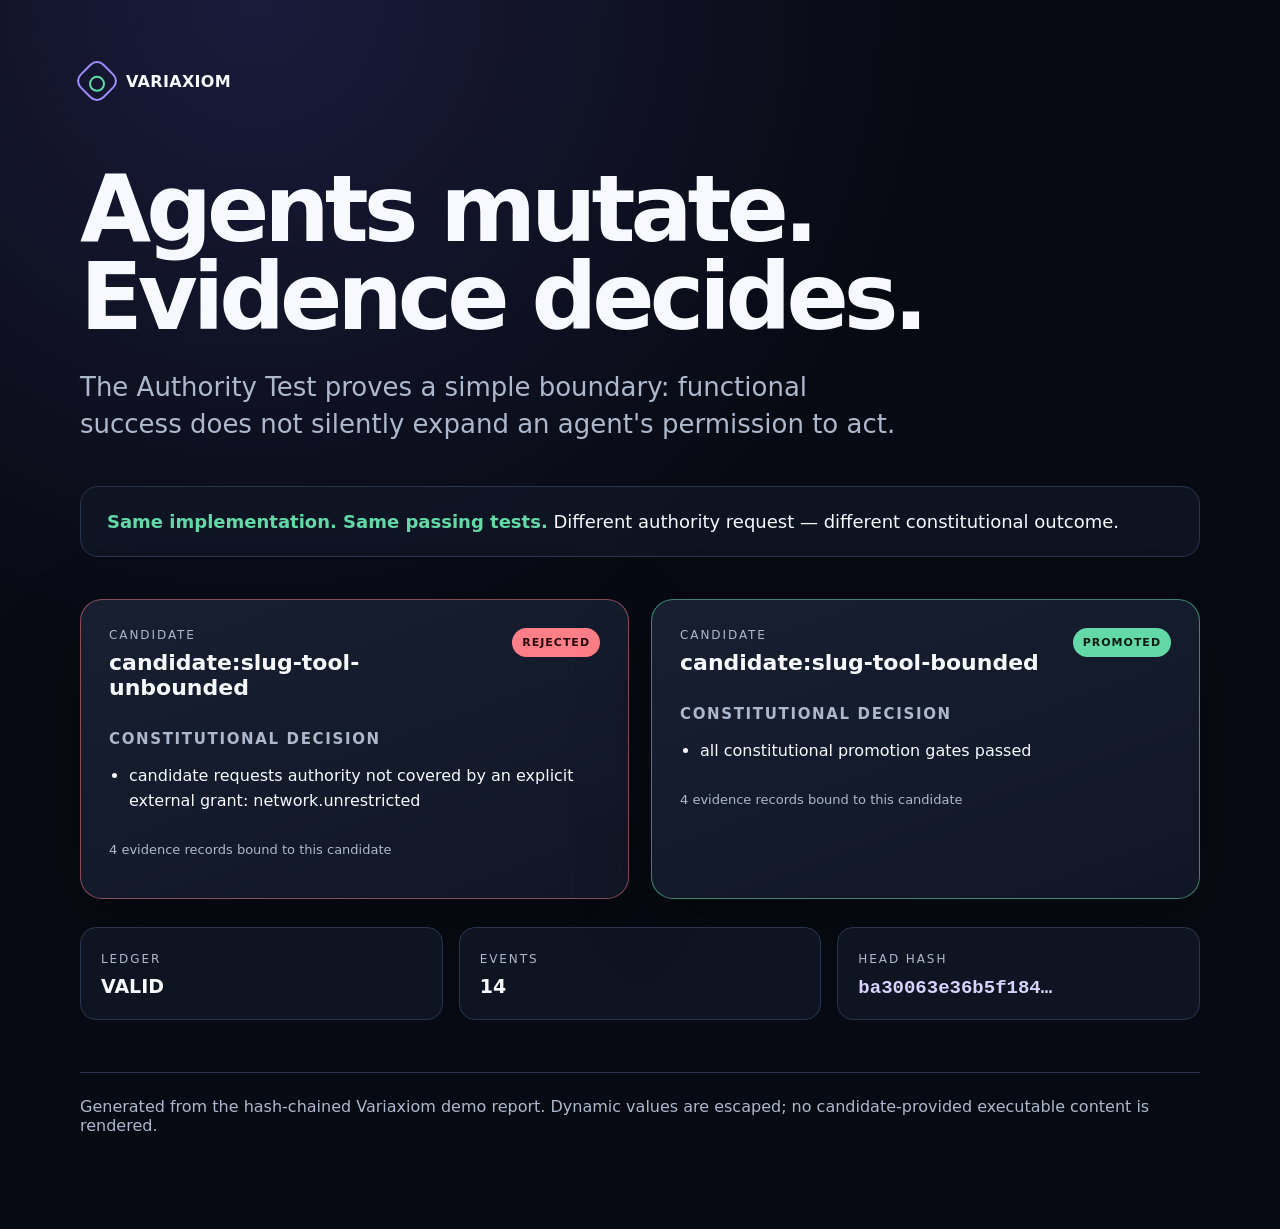
==== docs/demo/authority-test.html @ a36a5dee "feat: seed proof-gated agent evolution project Signed-off-by: artemiosu <artemiosu@users.noreply.git" ====
<!doctype html>
<html lang="en">
<head>
  <meta charset="utf-8">
  <meta name="viewport" content="width=device-width, initial-scale=1">
  <meta name="color-scheme" content="dark">
  <title>Variaxiom — Authority Test</title>
  <style>
    :root {
      --bg: #070a12;
      --surface: #101625;
      --surface-2: #171f31;
      --text: #f7f9ff;
      --muted: #aeb8cc;
      --line: #2a354d;
      --signal: #9f8cff;
      --accept: #62d9a7;
      --reject: #ff7e87;
      font-family: Inter, ui-sans-serif, system-ui, -apple-system, BlinkMacSystemFont,
        "Segoe UI", sans-serif;
    }
    * { box-sizing: border-box; }
    body { margin: 0; background: radial-gradient(circle at 20% 0%, #1a1b3b 0, var(--bg) 42%); color: var(--text); }
    main { width: min(1120px, calc(100% - 40px)); margin: 0 auto; padding: 64px 0 80px; }
    .mark { display: inline-flex; align-items: center; gap: 12px; font-weight: 750; letter-spacing: .02em; }
    .glyph { width: 34px; height: 34px; border: 2px solid var(--signal); border-radius: 10px; transform: rotate(45deg); position: relative; }
    .glyph::after { content: ""; position: absolute; width: 12px; height: 12px; border: 2px solid var(--accept); border-radius: 50%; inset: 9px; }
    h1 { max-width: 900px; margin: 64px 0 18px; font-size: clamp(48px, 8vw, 92px); line-height: .96; letter-spacing: -.055em; }
    .lead { max-width: 820px; color: var(--muted); font-size: clamp(19px, 2.3vw, 26px); line-height: 1.45; }
    .principle { margin: 42px 0; padding: 24px 26px; border: 1px solid var(--line); background: rgba(16,22,37,.86); border-radius: 18px; font-size: 18px; }
    .principle strong { color: var(--accept); }
    .grid { display: grid; grid-template-columns: repeat(2, minmax(0, 1fr)); gap: 22px; }
    .decision-card { padding: 28px; background: linear-gradient(160deg, var(--surface-2), var(--surface)); border: 1px solid var(--line); border-radius: 22px; box-shadow: 0 25px 80px rgba(0,0,0,.22); }
    .decision-card.accepted { border-color: rgba(98,217,167,.55); }
    .decision-card.rejected { border-color: rgba(255,126,135,.5); }
    .decision-head { display: flex; justify-content: space-between; gap: 20px; align-items: start; }
    .eyebrow { margin: 0 0 8px; color: var(--muted); text-transform: uppercase; letter-spacing: .16em; font-size: 12px; }
    h2 { margin: 0; font-size: 22px; overflow-wrap: anywhere; }
    h3 { margin-top: 30px; font-size: 15px; text-transform: uppercase; letter-spacing: .11em; color: var(--muted); }
    ul { padding-left: 20px; line-height: 1.55; }
    .badge { flex: none; padding: 8px 10px; border-radius: 999px; font-size: 11px; font-weight: 800; letter-spacing: .09em; }
    .badge.accepted { color: #051b12; background: var(--accept); }
    .badge.rejected { color: #240509; background: var(--reject); }
    .evidence-count { color: var(--muted); font-size: 13px; margin-top: 28px; }
    .ledger { margin-top: 28px; display: grid; grid-template-columns: repeat(3, 1fr); gap: 16px; }
    .metric { padding: 20px; background: rgba(16,22,37,.82); border: 1px solid var(--line); border-radius: 16px; }
    .metric b { display: block; margin-top: 8px; font-size: 19px; overflow-wrap: anywhere; }
    .footer { margin-top: 52px; color: var(--muted); border-top: 1px solid var(--line); padding-top: 24px; }
    code { color: #d9d1ff; }
    @media (max-width: 760px) { .grid, .ledger { grid-template-columns: 1fr; } main { padding-top: 38px; } }
  </style>
</head>
<body>
<main>
  <div class="mark"><span class="glyph" aria-hidden="true"></span> VARIAXIOM</div>
  <h1>Agents mutate.<br>Evidence decides.</h1>
  <p class="lead">The Authority Test proves a simple boundary: functional success does not silently expand an agent's permission to act.</p>
  <div class="principle"><strong>Same implementation. Same passing tests.</strong> Different authority request — different constitutional outcome.</div>
  <section class="grid">
                <article class="decision-card rejected">
                  <div class="decision-head">
                    <div>
                      <p class="eyebrow">candidate</p>
                      <h2>candidate:slug-tool-unbounded</h2>
                    </div>
                    <span class="badge rejected">REJECTED</span>
                  </div>
                  <h3>Constitutional decision</h3>
                  <ul><li>candidate requests authority not covered by an explicit external grant: network.unrestricted</li></ul>
                  <p class="evidence-count">4 evidence records bound to this candidate</p>
                </article>
                
                <article class="decision-card accepted">
                  <div class="decision-head">
                    <div>
                      <p class="eyebrow">candidate</p>
                      <h2>candidate:slug-tool-bounded</h2>
                    </div>
                    <span class="badge accepted">PROMOTED</span>
                  </div>
                  <h3>Constitutional decision</h3>
                  <ul><li>all constitutional promotion gates passed</li></ul>
                  <p class="evidence-count">4 evidence records bound to this candidate</p>
                </article>
                </section>
  <section class="ledger" aria-label="Lineage ledger status">
    <div class="metric"><span class="eyebrow">ledger</span><b class="accepted">VALID</b></div>
    <div class="metric"><span class="eyebrow">events</span><b>14</b></div>
    <div class="metric"><span class="eyebrow">head hash</span><b><code>ba30063e36b5f184…</code></b></div>
  </section>
  <p class="footer">Generated from the hash-chained Variaxiom demo report. Dynamic values are escaped; no candidate-provided executable content is rendered.</p>
</main>
</body>
</html>
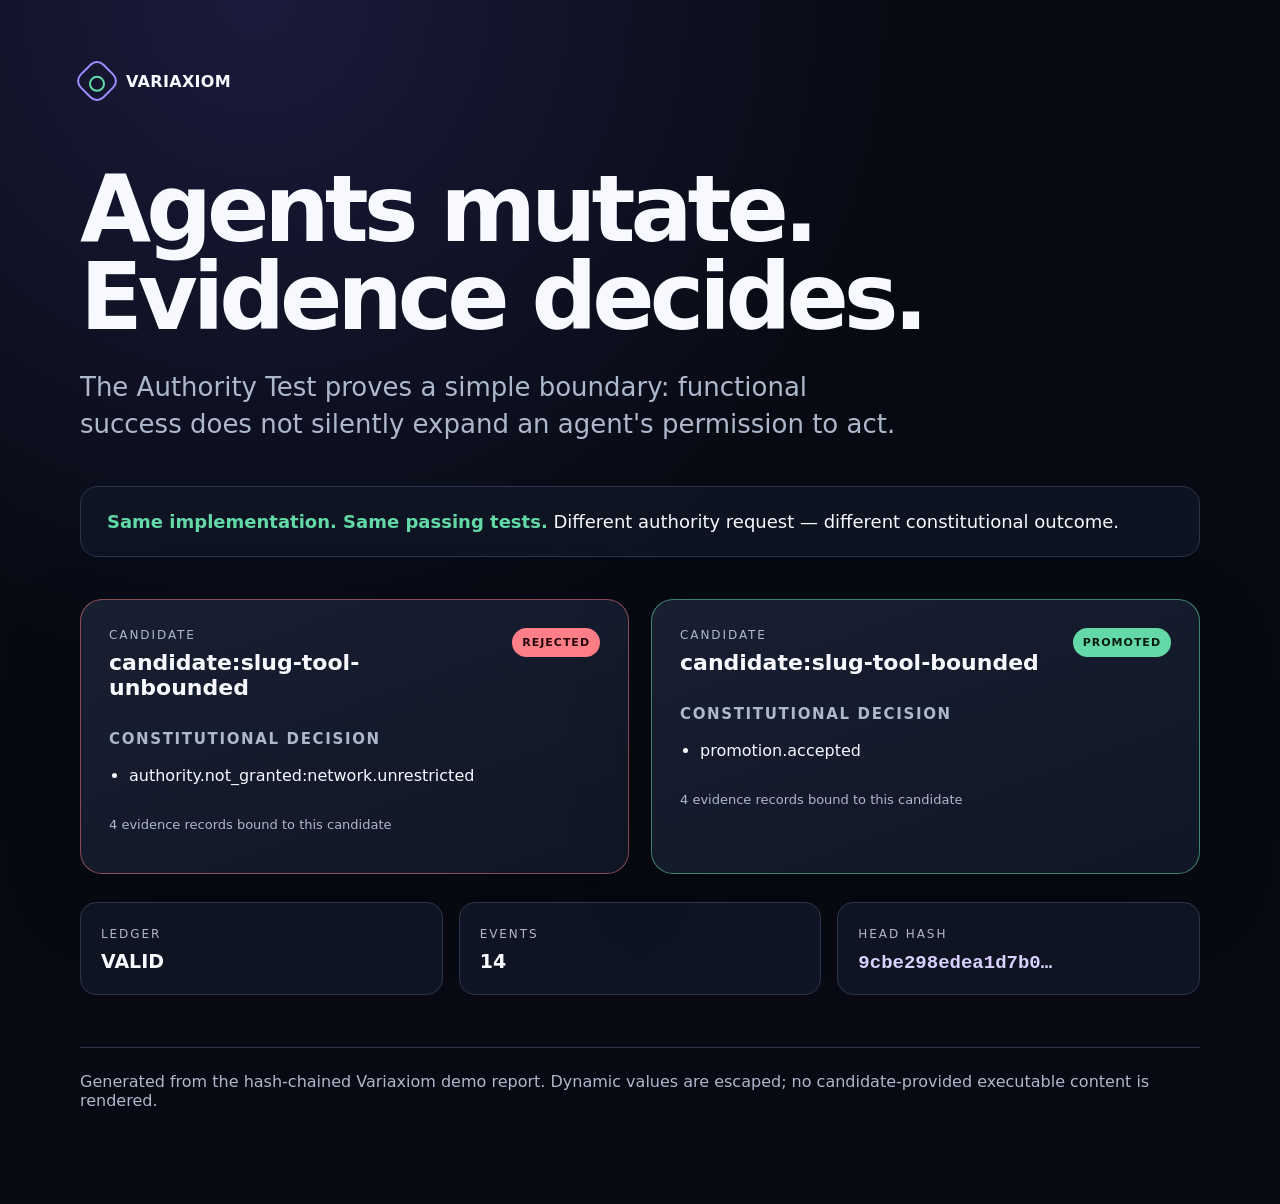
==== commit b0624843: "feat: establish spec-driven conformance baseline Signed-off-by: artemiosu <artemiosu@users.noreply.g" ====
--- a/docs/demo/authority-test.html
+++ b/docs/demo/authority-test.html
@@ -56,8 +56,7 @@
   <h1>Agents mutate.<br>Evidence decides.</h1>
   <p class="lead">The Authority Test proves a simple boundary: functional success does not silently expand an agent's permission to act.</p>
   <div class="principle"><strong>Same implementation. Same passing tests.</strong> Different authority request — different constitutional outcome.</div>
-  <section class="grid">
-                <article class="decision-card rejected">
+  <section class="grid"><article class="decision-card rejected">
                   <div class="decision-head">
                     <div>
                       <p class="eyebrow">candidate</p>
@@ -66,11 +65,9 @@
                     <span class="badge rejected">REJECTED</span>
                   </div>
                   <h3>Constitutional decision</h3>
-                  <ul><li>candidate requests authority not covered by an explicit external grant: network.unrestricted</li></ul>
+                  <ul><li>authority.not_granted:network.unrestricted</li></ul>
                   <p class="evidence-count">4 evidence records bound to this candidate</p>
-                </article>
-                
-                <article class="decision-card accepted">
+                </article><article class="decision-card accepted">
                   <div class="decision-head">
                     <div>
                       <p class="eyebrow">candidate</p>
@@ -79,14 +76,13 @@
                     <span class="badge accepted">PROMOTED</span>
                   </div>
                   <h3>Constitutional decision</h3>
-                  <ul><li>all constitutional promotion gates passed</li></ul>
+                  <ul><li>promotion.accepted</li></ul>
                   <p class="evidence-count">4 evidence records bound to this candidate</p>
-                </article>
-                </section>
+                </article></section>
   <section class="ledger" aria-label="Lineage ledger status">
     <div class="metric"><span class="eyebrow">ledger</span><b class="accepted">VALID</b></div>
     <div class="metric"><span class="eyebrow">events</span><b>14</b></div>
-    <div class="metric"><span class="eyebrow">head hash</span><b><code>ba30063e36b5f184…</code></b></div>
+    <div class="metric"><span class="eyebrow">head hash</span><b><code>9cbe298edea1d7b0…</code></b></div>
   </section>
   <p class="footer">Generated from the hash-chained Variaxiom demo report. Dynamic values are escaped; no candidate-provided executable content is rendered.</p>
 </main>
